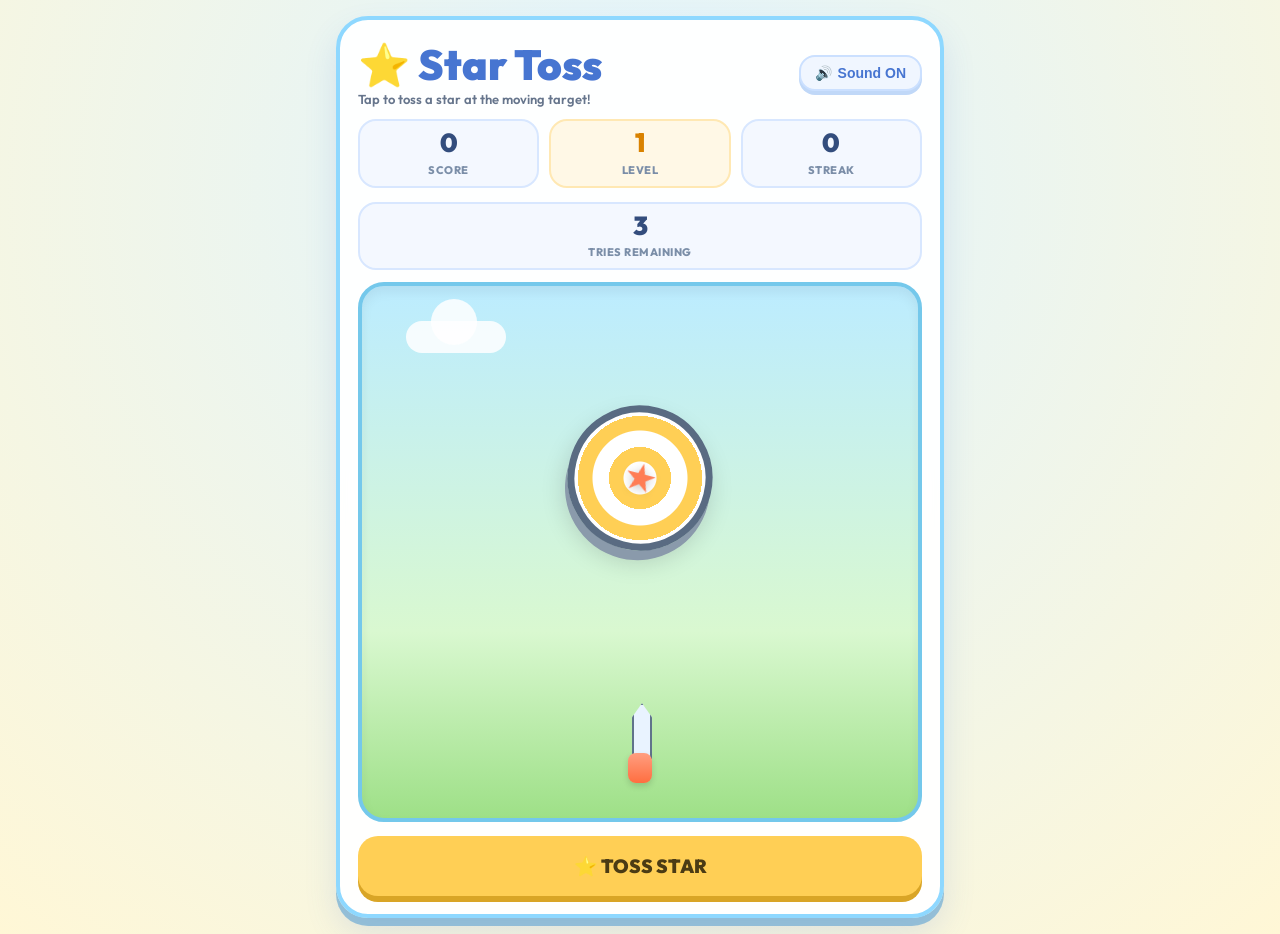
==== star_toss_kids_game.html @ 5b96fb93 "Add audio effects, background tones, leveling mechanics, and separate code into HTML, CSS, and JS fi" ====
<!DOCTYPE html>
<html lang="en">
<head>
  <meta charset="UTF-8">
  <meta name="viewport" content="width=device-width, initial-scale=1.0, maximum-scale=1.0, user-scalable=no">
  <title>Star Toss - Kids Arcade</title>
  <link rel="stylesheet" href="style.css">
</head>
<body>
  <main class="game">
    <section class="card" aria-label="Star Toss kids arcade game">
      <div class="header-top">
        <div class="title-group">
          <div class="title">⭐ Star Toss</div>
          <div class="subtitle">Tap to toss a star at the moving target!</div>
        </div>
        <button class="audio-btn" id="audioBtn" title="Toggle Sound">
          <span id="audioIcon">🔊</span>
          <span id="audioText">Sound ON</span>
        </button>
      </div>

      <div class="stats-grid">
        <div class="stat">
          <b id="score">0</b>
          <span>SCORE</span>
        </div>
        <div class="stat level-stat">
          <b id="level">1</b>
          <span>LEVEL</span>
        </div>
        <div class="stat">
          <b id="combo">0</b>
          <span>STREAK</span>
        </div>
      </div>

      <div class="stat" style="margin-bottom: 12px;">
        <b id="lives">3</b>
        <span>TRIES REMAINING</span>
      </div>

      <div class="arena" id="arena">
        <div class="cloud"></div>
        <div class="cloud two"></div>
        <div class="message" id="message">
          <h2>Ready? ⭐</h2>
          <p>Tap anywhere or press Space to toss!</p>
        </div>
        <div class="target" id="target" aria-label="Moving star target"></div>
        <div class="projectile" id="projectile"></div>
      </div>

      <div class="controls">
        <button class="btn throw-btn" id="throw">⭐ TOSS STAR</button>
        <button class="btn again-btn hidden" id="again">PLAY AGAIN 🚀</button>
      </div>
    </section>
  </main>

  <script src="script.js"></script>
</body>
</html>
---- style.css ----
@import url('https://fonts.googleapis.com/css2?family=Outfit:wght@400;600;800;900&display=swap');

* {
  box-sizing: border-box;
  -webkit-tap-highlight-color: transparent;
  user-select: none;
}

body {
  margin: 0;
  min-height: 100vh;
  font-family: 'Outfit', -apple-system, BlinkMacSystemFont, "Segoe UI", Roboto, sans-serif;
  background: radial-gradient(circle at 50% 20%, #e0f4ff 0%, #fff7d6 100%);
  display: flex;
  justify-content: center;
  align-items: center;
  color: #24324a;
  overflow-x: hidden;
}

.game {
  width: min(100%, 640px);
  min-height: 100vh;
  padding: 16px;
  display: flex;
  align-items: center;
}

.card {
  width: 100%;
  background: rgba(255, 255, 255, 0.95);
  backdrop-filter: blur(10px);
  border: 4px solid #8ed8ff;
  border-radius: 32px;
  padding: 18px;
  box-shadow: 0 16px 32px rgba(71, 117, 209, 0.15), 0 8px 0 #9bc6d8;
}

.header-top {
  display: flex;
  justify-content: space-between;
  align-items: center;
  margin-bottom: 12px;
}

.title-group {
  display: flex;
  flex-direction: column;
}

.title {
  font-size: clamp(26px, 7vw, 42px);
  font-weight: 900;
  color: #4775d1;
  text-shadow: 0 2px 0 rgba(255, 255, 255, 0.8);
  display: flex;
  align-items: center;
  gap: 8px;
}

.subtitle {
  font-size: 13px;
  font-weight: 600;
  color: #66758c;
}

.audio-btn {
  background: #f0f6ff;
  border: 2px solid #cbe0ff;
  border-radius: 16px;
  padding: 8px 14px;
  font-size: 14px;
  font-weight: 800;
  color: #4775d1;
  cursor: pointer;
  display: flex;
  align-items: center;
  gap: 6px;
  transition: all 0.2s ease;
  box-shadow: 0 4px 0 #c0d8f8;
}

.audio-btn:hover {
  transform: translateY(-1px);
  background: #e4f0ff;
}

.audio-btn:active {
  transform: translateY(2px);
  box-shadow: 0 1px 0 #c0d8f8;
}

.stats-grid {
  display: grid;
  grid-template-columns: repeat(3, 1fr);
  gap: 10px;
  margin-bottom: 14px;
}

.stat {
  background: #f4f8ff;
  border: 2px solid #d8e7ff;
  border-radius: 18px;
  padding: 8px 6px;
  text-align: center;
  transition: transform 0.15s ease;
}

.stat b {
  display: block;
  font-size: clamp(20px, 5vw, 26px);
  font-weight: 900;
  color: #334d7d;
  line-height: 1.1;
}

.stat span {
  font-size: 11px;
  font-weight: 800;
  color: #7b8ea8;
  letter-spacing: 0.5px;
}

.stat.level-stat {
  background: #fff8e6;
  border-color: #ffe8b3;
}
.stat.level-stat b {
  color: #d98200;
}

.arena {
  position: relative;
  overflow: hidden;
  height: min(65vh, 540px);
  min-height: 420px;
  border-radius: 26px;
  background: linear-gradient(180deg, #bcecff 0%, #d9f8d0 65%, #9ee087 100%);
  border: 4px solid #74c8eb;
  touch-action: none;
  box-shadow: inset 0 6px 12px rgba(0, 0, 0, 0.06);
}

.cloud {
  position: absolute;
  background: rgba(255, 255, 255, 0.85);
  border-radius: 50px;
  width: 100px;
  height: 32px;
  top: 35px;
  left: 8%;
  animation: floatCloud 14s infinite linear;
}

.cloud::after {
  content: '';
  position: absolute;
  width: 46px;
  height: 46px;
  border-radius: 50%;
  background: rgba(255, 255, 255, 0.85);
  left: 25px;
  top: -22px;
}

.cloud.two {
  top: 95px;
  left: auto;
  right: -20%;
  transform: scale(0.75);
  animation: floatCloud 20s infinite linear reverse;
}

@keyframes floatCloud {
  0% { transform: translateX(0); }
  50% { transform: translateX(30px); }
  100% { transform: translateX(0); }
}

.target {
  position: absolute;
  width: 145px;
  height: 145px;
  left: 50%;
  top: 36%;
  transform: translate(-50%, -50%);
  border-radius: 50%;
  background: repeating-radial-gradient(circle, #fff 0 16px, #ffcf55 17px 31px);
  border: 7px solid #596b82;
  box-shadow: 0 10px 0 #8a9aab, 0 12px 24px rgba(0,0,0,0.15);
  transition: border-color 0.3s ease;
}

.target::after {
  content: '★';
  position: absolute;
  left: 50%;
  top: 50%;
  transform: translate(-50%, -54%);
  font-size: 38px;
  color: #ff7d55;
  filter: drop-shadow(0 2px 4px rgba(0,0,0,0.2));
}

.projectile {
  position: absolute;
  width: 24px;
  height: 80px;
  left: 50%;
  bottom: 35px;
  transform: translateX(-50%);
  z-index: 5;
  transition: bottom 0.2s cubic-bezier(0.25, 0.9, 0.3, 1);
}

.projectile::before {
  content: '';
  position: absolute;
  top: 0;
  left: 4px;
  width: 16px;
  height: 52px;
  background: #e9f3ff;
  clip-path: polygon(50% 0, 100% 25%, 100% 100%, 0 100%, 0 25%);
  border: 2px solid #60738b;
}

.projectile::after {
  content: '';
  position: absolute;
  bottom: 0;
  left: 0;
  width: 24px;
  height: 30px;
  border-radius: 8px;
  background: linear-gradient(180deg, #ff9e80, #ff6e40);
  box-shadow: 0 3px 6px rgba(0,0,0,0.15);
}

.message {
  position: absolute;
  top: 20%;
  left: 50%;
  transform: translateX(-50%);
  text-align: center;
  width: 90%;
  z-index: 10;
  background: rgba(255, 255, 255, 0.92);
  padding: 16px 20px;
  border-radius: 20px;
  border: 3px solid #74c8eb;
  box-shadow: 0 10px 25px rgba(0,0,0,0.12);
  backdrop-filter: blur(4px);
}

.message h2 {
  font-size: clamp(24px, 6vw, 36px);
  margin: 0;
  color: #4775d1;
  font-weight: 900;
}

.message p {
  font-weight: 700;
  margin: 6px 0 0;
  color: #56667b;
  font-size: 15px;
}

.controls {
  display: flex;
  gap: 12px;
  margin-top: 14px;
}

button.btn {
  flex: 1;
  min-height: 60px;
  border: 0;
  border-radius: 20px;
  font-size: 19px;
  font-weight: 900;
  cursor: pointer;
  transition: all 0.15s ease;
  display: flex;
  align-items: center;
  justify-content: center;
  gap: 8px;
  font-family: inherit;
}

.throw-btn {
  background: #ffcf55;
  color: #4b3b14;
  box-shadow: 0 6px 0 #d9a526;
}

.throw-btn:hover {
  background: #ffd666;
}

.throw-btn:active {
  transform: translateY(3px);
  box-shadow: 0 3px 0 #d9a526;
}

.again-btn {
  background: #62d68d;
  color: #174229;
  box-shadow: 0 6px 0 #41a868;
}

.again-btn:hover {
  background: #73e09d;
}

.again-btn:active {
  transform: translateY(3px);
  box-shadow: 0 3px 0 #41a868;
}

.pop {
  position: absolute;
  font-size: 30px;
  font-weight: 900;
  color: #ff6e40;
  pointer-events: none;
  animation: popAnim 0.7s cubic-bezier(0.18, 0.89, 0.32, 1.28) forwards;
  z-index: 15;
  text-shadow: 0 2px 4px rgba(255,255,255,0.8);
}

.pop.level-up {
  color: #ff9800;
  font-size: 36px;
}

@keyframes popAnim {
  0% { opacity: 1; transform: translate(-50%, -50%) scale(0.5); }
  60% { opacity: 1; transform: translate(-50%, -80px) scale(1.2); }
  100% { opacity: 0; transform: translate(-50%, -120px) scale(1.0); }
}

.flash {
  animation: flashAnim 0.2s ease-out;
}

@keyframes flashAnim {
  0% { filter: brightness(1.8) drop-shadow(0 0 15px #ffe082); transform: translate(-50%, -50%) scale(1.08); }
  100% { filter: brightness(1) scale(1); }
}

.hidden {
  display: none !important;
}

@media (max-width: 420px) {
  .card {
    padding: 12px;
    border-radius: 24px;
  }
  .arena {
    min-height: 380px;
  }
  .target {
    width: 120px;
    height: 120px;
  }
  button.btn {
    min-height: 54px;
    font-size: 17px;
  }
}
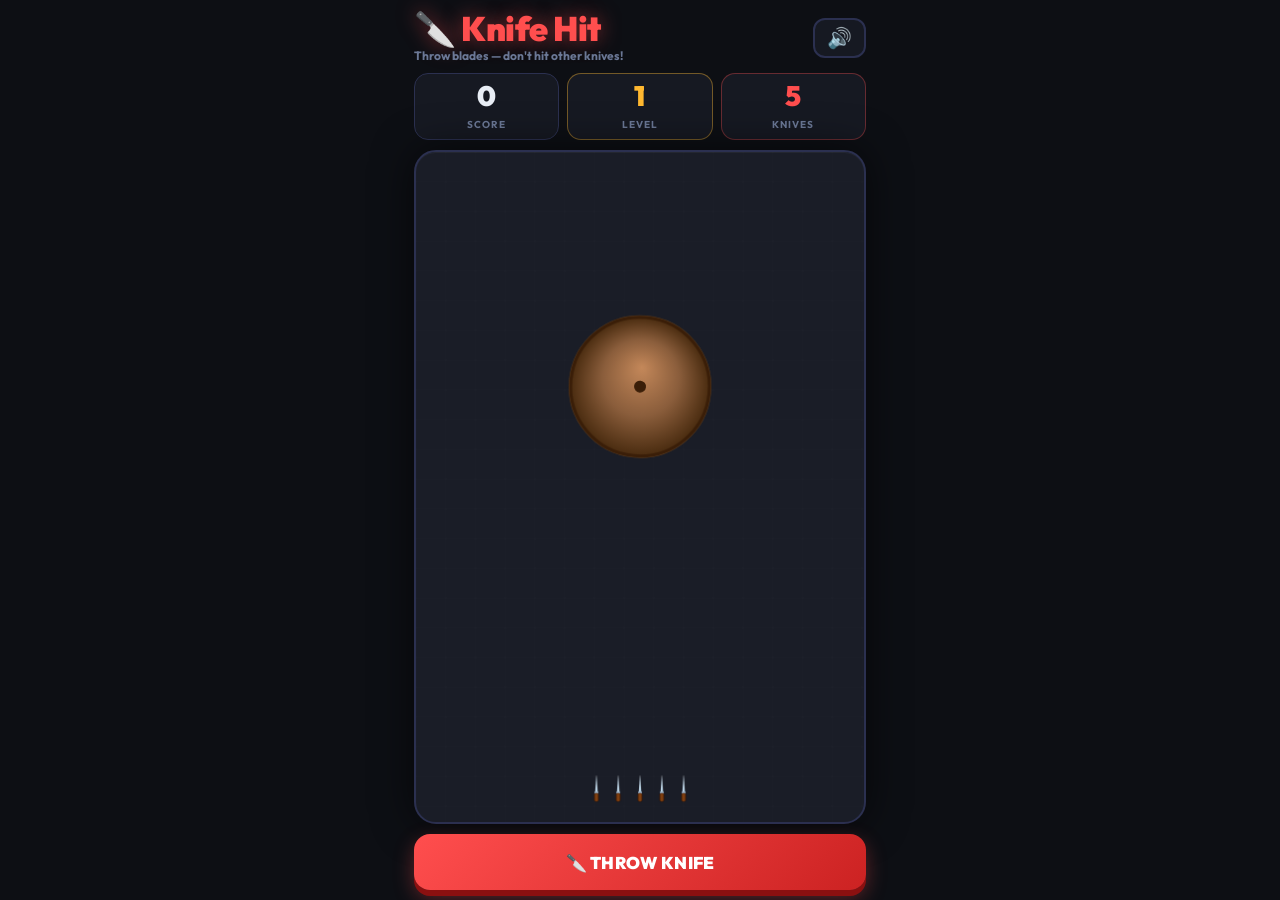
==== commit e40bafd4: "Redesign: Star Toss → Knife Hit — canvas game, knife mechanics, audio effects, dark theme" ====
--- a/star_toss_kids_game.html
+++ b/star_toss_kids_game.html
@@ -3,61 +3,46 @@
 <head>
   <meta charset="UTF-8">
   <meta name="viewport" content="width=device-width, initial-scale=1.0, maximum-scale=1.0, user-scalable=no">
-  <title>Star Toss - Kids Arcade</title>
+  <title>Knife Hit - Blade Thrower</title>
+  <meta name="description" content="Throw knives at the spinning log without hitting other knives. How many can you land?">
+  <link rel="preconnect" href="https://fonts.googleapis.com">
   <link rel="stylesheet" href="style.css">
 </head>
 <body>
-  <main class="game">
-    <section class="card" aria-label="Star Toss kids arcade game">
-      <div class="header-top">
-        <div class="title-group">
-          <div class="title">⭐ Star Toss</div>
-          <div class="subtitle">Tap to toss a star at the moving target!</div>
-        </div>
-        <button class="audio-btn" id="audioBtn" title="Toggle Sound">
-          <span id="audioIcon">🔊</span>
-          <span id="audioText">Sound ON</span>
-        </button>
+  <main class="game" id="gameRoot">
+    <header class="header-bar">
+      <div class="title-group">
+        <div class="title">🔪 Knife Hit</div>
+        <div class="subtitle">Throw blades — don't hit other knives!</div>
       </div>
-
-      <div class="stats-grid">
-        <div class="stat">
-          <b id="score">0</b>
-          <span>SCORE</span>
-        </div>
-        <div class="stat level-stat">
-          <b id="level">1</b>
-          <span>LEVEL</span>
-        </div>
-        <div class="stat">
-          <b id="combo">0</b>
-          <span>STREAK</span>
-        </div>
+      <button class="audio-btn" id="audioBtn" title="Toggle Sound" aria-label="Toggle Sound">
+        <span id="audioIcon">🔊</span>
+      </button>
+    </header>
+    <div class="stats-grid">
+      <div class="stat">
+        <b id="score">0</b>
+        <span>SCORE</span>
       </div>
-
-      <div class="stat" style="margin-bottom: 12px;">
-        <b id="lives">3</b>
-        <span>TRIES REMAINING</span>
+      <div class="stat level-stat">
+        <b id="level">1</b>
+        <span>LEVEL</span>
       </div>
-
-      <div class="arena" id="arena">
-        <div class="cloud"></div>
-        <div class="cloud two"></div>
-        <div class="message" id="message">
-          <h2>Ready? ⭐</h2>
-          <p>Tap anywhere or press Space to toss!</p>
-        </div>
-        <div class="target" id="target" aria-label="Moving star target"></div>
-        <div class="projectile" id="projectile"></div>
+      <div class="stat knives-stat">
+        <b id="knivesLeft">5</b>
+        <span>KNIVES</span>
       </div>
-
-      <div class="controls">
-        <button class="btn throw-btn" id="throw">⭐ TOSS STAR</button>
-        <button class="btn again-btn hidden" id="again">PLAY AGAIN 🚀</button>
-      </div>
-    </section>
+    </div>
+    <canvas id="arena" aria-label="Knife Hit game arena"></canvas>
+    <div class="message hidden" id="message">
+      <h2 id="msgTitle">Ready? 🔪</h2>
+      <p id="msgBody">Tap or press Space to throw!</p>
+      <button class="btn again-btn hidden" id="again">PLAY AGAIN ⚔️</button>
+    </div>
+    <div class="controls">
+      <button class="btn throw-btn" id="throw">🔪 THROW KNIFE</button>
+    </div>
   </main>
-
   <script src="script.js"></script>
 </body>
 </html>
--- a/style.css
+++ b/style.css
@@ -1,373 +1,233 @@
-@import url('https://fonts.googleapis.com/css2?family=Outfit:wght@400;600;800;900&display=swap');
-
-* {
+@import url('https://fonts.googleapis.com/css2?family=Outfit:wght@400;700;900&display=swap');
+
+*, *::before, *::after {
   box-sizing: border-box;
   -webkit-tap-highlight-color: transparent;
   user-select: none;
 }
 
-body {
+:root {
+  --bg-dark:   #0d0f14;
+  --bg-card:   #161922;
+  --bg-arena:  #1a1d27;
+  --accent:    #ff4e4e;
+  --accent2:   #ffb830;
+  --gold:      #ffd700;
+  --silver:    #c0cfe4;
+  --text:      #e8edf5;
+  --muted:     #6b7896;
+  --border:    #2b3050;
+  --log-brown: #8B5E3C;
+  --log-light: #A8724A;
+  --log-dark:  #5C3D20;
+  --knife-blade: #d4e4f7;
+  --knife-edge:  #a0c0e0;
+  --knife-handle:#8B4513;
+}
+
+html, body {
   margin: 0;
-  min-height: 100vh;
-  font-family: 'Outfit', -apple-system, BlinkMacSystemFont, "Segoe UI", Roboto, sans-serif;
-  background: radial-gradient(circle at 50% 20%, #e0f4ff 0%, #fff7d6 100%);
-  display: flex;
-  justify-content: center;
+  padding: 0;
+  height: 100%;
+  background: var(--bg-dark);
+  font-family: 'Outfit', system-ui, sans-serif;
+  color: var(--text);
+  overflow: hidden;
+}
+
+.game {
+  display: flex;
+  flex-direction: column;
   align-items: center;
-  color: #24324a;
-  overflow-x: hidden;
-}
-
-.game {
-  width: min(100%, 640px);
-  min-height: 100vh;
-  padding: 16px;
-  display: flex;
-  align-items: center;
-}
-
-.card {
-  width: 100%;
-  background: rgba(255, 255, 255, 0.95);
-  backdrop-filter: blur(10px);
-  border: 4px solid #8ed8ff;
-  border-radius: 32px;
-  padding: 18px;
-  box-shadow: 0 16px 32px rgba(71, 117, 209, 0.15), 0 8px 0 #9bc6d8;
-}
-
-.header-top {
+  width: 100%;
+  max-width: 480px;
+  height: 100dvh;
+  margin: 0 auto;
+  padding: 12px 14px 10px;
+  gap: 10px;
+  position: relative;
+}
+
+/* ── Header ─────────────────────────────── */
+.header-bar {
+  width: 100%;
   display: flex;
   justify-content: space-between;
   align-items: center;
-  margin-bottom: 12px;
-}
-
-.title-group {
-  display: flex;
-  flex-direction: column;
-}
+  flex-shrink: 0;
+}
+
+.title-group { display: flex; flex-direction: column; }
 
 .title {
-  font-size: clamp(26px, 7vw, 42px);
-  font-weight: 900;
-  color: #4775d1;
-  text-shadow: 0 2px 0 rgba(255, 255, 255, 0.8);
-  display: flex;
-  align-items: center;
-  gap: 8px;
+  font-size: clamp(22px, 6vw, 34px);
+  font-weight: 900;
+  color: var(--accent);
+  letter-spacing: -0.5px;
+  text-shadow: 0 0 20px rgba(255,78,78,0.5);
+  line-height: 1;
 }
 
 .subtitle {
-  font-size: 13px;
-  font-weight: 600;
-  color: #66758c;
+  font-size: 12px;
+  font-weight: 700;
+  color: var(--muted);
+  margin-top: 2px;
 }
 
 .audio-btn {
-  background: #f0f6ff;
-  border: 2px solid #cbe0ff;
-  border-radius: 16px;
-  padding: 8px 14px;
-  font-size: 14px;
-  font-weight: 800;
-  color: #4775d1;
+  background: var(--bg-card);
+  border: 2px solid var(--border);
+  border-radius: 12px;
+  padding: 8px 12px;
+  font-size: 20px;
   cursor: pointer;
-  display: flex;
-  align-items: center;
-  gap: 6px;
-  transition: all 0.2s ease;
-  box-shadow: 0 4px 0 #c0d8f8;
-}
-
-.audio-btn:hover {
-  transform: translateY(-1px);
-  background: #e4f0ff;
-}
-
-.audio-btn:active {
-  transform: translateY(2px);
-  box-shadow: 0 1px 0 #c0d8f8;
-}
-
+  color: var(--text);
+  transition: all 0.15s;
+  line-height: 1;
+  flex-shrink: 0;
+}
+.audio-btn:hover { border-color: var(--accent); transform: scale(1.05); }
+.audio-btn:active { transform: scale(0.95); }
+
+/* ── Stats ───────────────────────────────── */
 .stats-grid {
   display: grid;
   grid-template-columns: repeat(3, 1fr);
-  gap: 10px;
-  margin-bottom: 14px;
+  gap: 8px;
+  width: 100%;
+  flex-shrink: 0;
 }
 
 .stat {
-  background: #f4f8ff;
-  border: 2px solid #d8e7ff;
-  border-radius: 18px;
-  padding: 8px 6px;
+  background: var(--bg-card);
+  border: 1.5px solid var(--border);
+  border-radius: 14px;
+  padding: 7px 4px;
   text-align: center;
-  transition: transform 0.15s ease;
 }
 
 .stat b {
   display: block;
-  font-size: clamp(20px, 5vw, 26px);
-  font-weight: 900;
-  color: #334d7d;
+  font-size: clamp(20px, 5vw, 28px);
+  font-weight: 900;
+  color: var(--text);
   line-height: 1.1;
+  transition: transform 0.1s;
 }
 
 .stat span {
-  font-size: 11px;
-  font-weight: 800;
-  color: #7b8ea8;
-  letter-spacing: 0.5px;
-}
-
-.stat.level-stat {
-  background: #fff8e6;
-  border-color: #ffe8b3;
-}
-.stat.level-stat b {
-  color: #d98200;
-}
-
-.arena {
-  position: relative;
-  overflow: hidden;
-  height: min(65vh, 540px);
-  min-height: 420px;
-  border-radius: 26px;
-  background: linear-gradient(180deg, #bcecff 0%, #d9f8d0 65%, #9ee087 100%);
-  border: 4px solid #74c8eb;
+  font-size: 10px;
+  font-weight: 700;
+  color: var(--muted);
+  letter-spacing: 1px;
+  text-transform: uppercase;
+}
+
+.level-stat { border-color: rgba(255,184,48,0.4); }
+.level-stat b { color: var(--accent2); }
+
+.knives-stat { border-color: rgba(255,78,78,0.35); }
+.knives-stat b { color: var(--accent); }
+
+/* ── Canvas Arena ────────────────────────── */
+#arena {
+  width: 100%;
+  flex: 1;
+  border-radius: 22px;
+  border: 2px solid var(--border);
+  background: var(--bg-arena);
+  display: block;
+  cursor: crosshair;
+  box-shadow: 0 0 40px rgba(0,0,0,0.6), inset 0 1px 0 rgba(255,255,255,0.04);
   touch-action: none;
-  box-shadow: inset 0 6px 12px rgba(0, 0, 0, 0.06);
-}
-
-.cloud {
-  position: absolute;
-  background: rgba(255, 255, 255, 0.85);
-  border-radius: 50px;
-  width: 100px;
-  height: 32px;
-  top: 35px;
-  left: 8%;
-  animation: floatCloud 14s infinite linear;
-}
-
-.cloud::after {
-  content: '';
-  position: absolute;
-  width: 46px;
-  height: 46px;
-  border-radius: 50%;
-  background: rgba(255, 255, 255, 0.85);
-  left: 25px;
-  top: -22px;
-}
-
-.cloud.two {
-  top: 95px;
-  left: auto;
-  right: -20%;
-  transform: scale(0.75);
-  animation: floatCloud 20s infinite linear reverse;
-}
-
-@keyframes floatCloud {
-  0% { transform: translateX(0); }
-  50% { transform: translateX(30px); }
-  100% { transform: translateX(0); }
-}
-
-.target {
-  position: absolute;
-  width: 145px;
-  height: 145px;
-  left: 50%;
-  top: 36%;
-  transform: translate(-50%, -50%);
-  border-radius: 50%;
-  background: repeating-radial-gradient(circle, #fff 0 16px, #ffcf55 17px 31px);
-  border: 7px solid #596b82;
-  box-shadow: 0 10px 0 #8a9aab, 0 12px 24px rgba(0,0,0,0.15);
-  transition: border-color 0.3s ease;
-}
-
-.target::after {
-  content: '★';
-  position: absolute;
-  left: 50%;
-  top: 50%;
-  transform: translate(-50%, -54%);
-  font-size: 38px;
-  color: #ff7d55;
-  filter: drop-shadow(0 2px 4px rgba(0,0,0,0.2));
-}
-
-.projectile {
-  position: absolute;
-  width: 24px;
-  height: 80px;
-  left: 50%;
-  bottom: 35px;
-  transform: translateX(-50%);
-  z-index: 5;
-  transition: bottom 0.2s cubic-bezier(0.25, 0.9, 0.3, 1);
-}
-
-.projectile::before {
-  content: '';
-  position: absolute;
-  top: 0;
-  left: 4px;
-  width: 16px;
-  height: 52px;
-  background: #e9f3ff;
-  clip-path: polygon(50% 0, 100% 25%, 100% 100%, 0 100%, 0 25%);
-  border: 2px solid #60738b;
-}
-
-.projectile::after {
-  content: '';
-  position: absolute;
-  bottom: 0;
-  left: 0;
-  width: 24px;
-  height: 30px;
-  border-radius: 8px;
-  background: linear-gradient(180deg, #ff9e80, #ff6e40);
-  box-shadow: 0 3px 6px rgba(0,0,0,0.15);
-}
-
+  min-height: 0;
+}
+
+/* ── Overlay Message ─────────────────────── */
 .message {
   position: absolute;
-  top: 20%;
+  top: 50%;
   left: 50%;
-  transform: translateX(-50%);
+  transform: translate(-50%, -50%);
+  z-index: 20;
+  background: rgba(13,15,20,0.92);
+  border: 2px solid var(--border);
+  border-radius: 20px;
+  padding: 24px 28px;
   text-align: center;
-  width: 90%;
-  z-index: 10;
-  background: rgba(255, 255, 255, 0.92);
-  padding: 16px 20px;
-  border-radius: 20px;
-  border: 3px solid #74c8eb;
-  box-shadow: 0 10px 25px rgba(0,0,0,0.12);
-  backdrop-filter: blur(4px);
+  min-width: 220px;
+  backdrop-filter: blur(8px);
+  box-shadow: 0 20px 60px rgba(0,0,0,0.8);
 }
 
 .message h2 {
-  font-size: clamp(24px, 6vw, 36px);
-  margin: 0;
-  color: #4775d1;
-  font-weight: 900;
+  font-size: clamp(22px, 6vw, 32px);
+  font-weight: 900;
+  color: var(--accent);
+  margin: 0 0 8px;
+  text-shadow: 0 0 20px rgba(255,78,78,0.4);
 }
 
 .message p {
+  font-size: 14px;
   font-weight: 700;
-  margin: 6px 0 0;
-  color: #56667b;
-  font-size: 15px;
-}
-
+  color: var(--muted);
+  margin: 0 0 18px;
+}
+
+/* ── Buttons ─────────────────────────────── */
 .controls {
-  display: flex;
-  gap: 12px;
-  margin-top: 14px;
-}
-
-button.btn {
+  width: 100%;
+  display: flex;
+  gap: 10px;
+  flex-shrink: 0;
+}
+
+.btn {
   flex: 1;
-  min-height: 60px;
+  min-height: 56px;
   border: 0;
-  border-radius: 20px;
-  font-size: 19px;
+  border-radius: 16px;
+  font-size: 17px;
   font-weight: 900;
   cursor: pointer;
-  transition: all 0.15s ease;
   display: flex;
   align-items: center;
   justify-content: center;
   gap: 8px;
   font-family: inherit;
+  transition: all 0.12s;
+  letter-spacing: 0.3px;
 }
 
 .throw-btn {
-  background: #ffcf55;
-  color: #4b3b14;
-  box-shadow: 0 6px 0 #d9a526;
-}
-
-.throw-btn:hover {
-  background: #ffd666;
-}
-
-.throw-btn:active {
-  transform: translateY(3px);
-  box-shadow: 0 3px 0 #d9a526;
-}
+  background: linear-gradient(135deg, #ff4e4e 0%, #cc2222 100%);
+  color: #fff;
+  box-shadow: 0 6px 0 #8b1010, 0 8px 20px rgba(255,78,78,0.35);
+}
+.throw-btn:hover { background: linear-gradient(135deg, #ff6666 0%, #dd3333 100%); }
+.throw-btn:active { transform: translateY(4px); box-shadow: 0 2px 0 #8b1010; }
 
 .again-btn {
-  background: #62d68d;
-  color: #174229;
-  box-shadow: 0 6px 0 #41a868;
-}
-
-.again-btn:hover {
-  background: #73e09d;
-}
-
-.again-btn:active {
-  transform: translateY(3px);
-  box-shadow: 0 3px 0 #41a868;
-}
-
-.pop {
-  position: absolute;
-  font-size: 30px;
-  font-weight: 900;
-  color: #ff6e40;
-  pointer-events: none;
-  animation: popAnim 0.7s cubic-bezier(0.18, 0.89, 0.32, 1.28) forwards;
-  z-index: 15;
-  text-shadow: 0 2px 4px rgba(255,255,255,0.8);
-}
-
-.pop.level-up {
-  color: #ff9800;
-  font-size: 36px;
-}
-
-@keyframes popAnim {
-  0% { opacity: 1; transform: translate(-50%, -50%) scale(0.5); }
-  60% { opacity: 1; transform: translate(-50%, -80px) scale(1.2); }
-  100% { opacity: 0; transform: translate(-50%, -120px) scale(1.0); }
-}
-
-.flash {
-  animation: flashAnim 0.2s ease-out;
-}
-
-@keyframes flashAnim {
-  0% { filter: brightness(1.8) drop-shadow(0 0 15px #ffe082); transform: translate(-50%, -50%) scale(1.08); }
-  100% { filter: brightness(1) scale(1); }
-}
-
-.hidden {
-  display: none !important;
-}
-
-@media (max-width: 420px) {
-  .card {
-    padding: 12px;
-    border-radius: 24px;
-  }
-  .arena {
-    min-height: 380px;
-  }
-  .target {
-    width: 120px;
-    height: 120px;
-  }
-  button.btn {
-    min-height: 54px;
-    font-size: 17px;
-  }
-}
+  background: linear-gradient(135deg, #ffb830 0%, #dd8f00 100%);
+  color: #1a0d00;
+  box-shadow: 0 6px 0 #996000, 0 8px 20px rgba(255,184,48,0.3);
+  margin-top: 4px;
+  width: 100%;
+}
+.again-btn:hover { background: linear-gradient(135deg, #ffc848 0%, #eea000 100%); }
+.again-btn:active { transform: translateY(3px); box-shadow: 0 2px 0 #996000; }
+
+.hidden { display: none !important; }
+
+/* ── Responsive ──────────────────────────── */
+@media (max-height: 650px) {
+  .subtitle { display: none; }
+  .game { padding: 8px 10px 8px; gap: 6px; }
+  .btn { min-height: 48px; font-size: 15px; }
+}
+
+@media (prefers-reduced-motion: reduce) {
+  * { animation-duration: 0.01ms !important; transition-duration: 0.01ms !important; }
+}
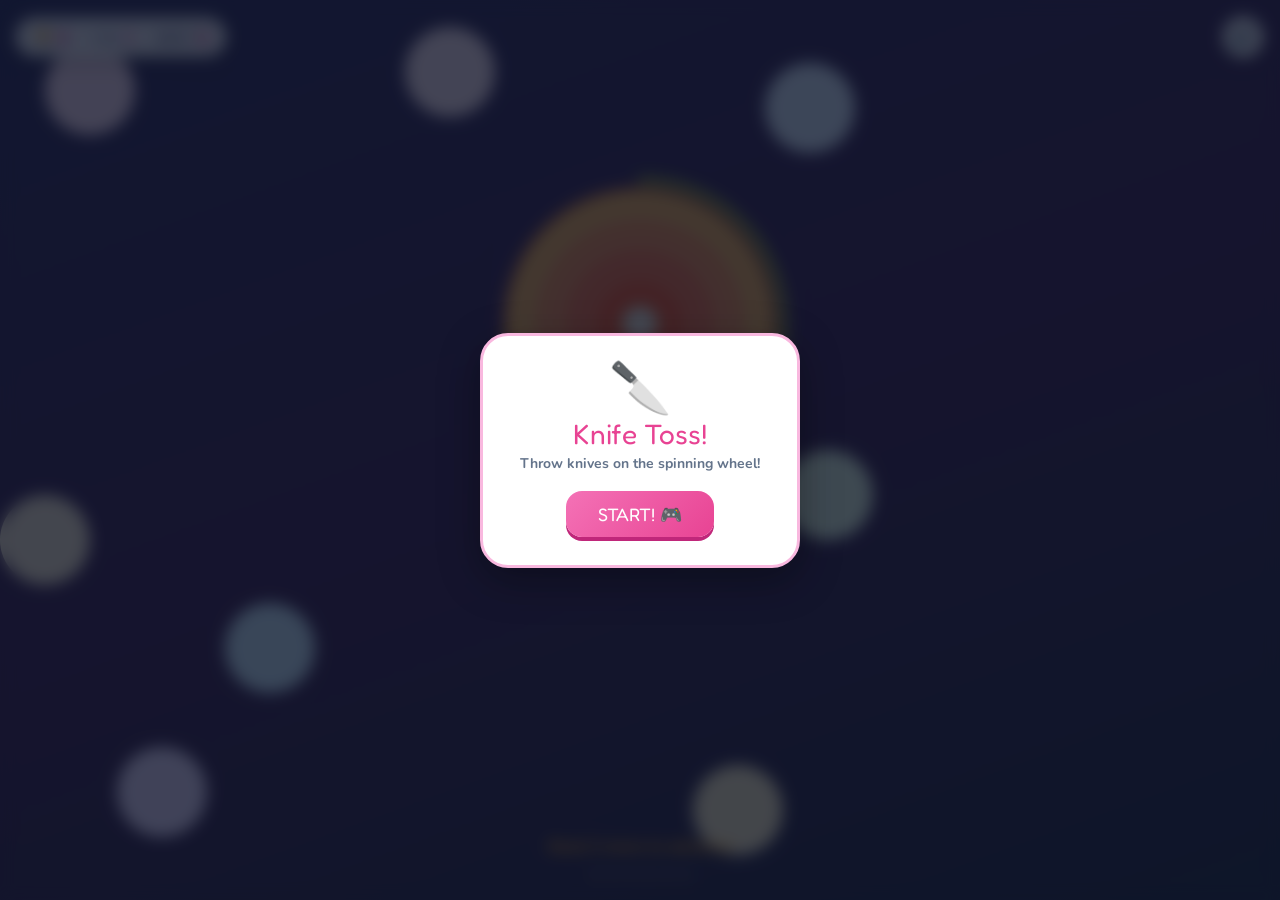
==== commit 4a552b43: "Convert playfield to edge-to-edge fullscreen canvas with minimalist floating score HUD pill" ====
--- a/star_toss_kids_game.html
+++ b/star_toss_kids_game.html
@@ -6,43 +6,41 @@
   <title>Knife Hit - Blade Thrower</title>
   <meta name="description" content="Throw knives at the spinning log without hitting other knives. How many can you land?">
   <link rel="preconnect" href="https://fonts.googleapis.com">
+  <link href="https://fonts.googleapis.com/css2?family=Fredoka+One&family=Nunito:wght@700;900&display=swap" rel="stylesheet">
   <link rel="stylesheet" href="style.css">
 </head>
 <body>
-  <main class="game" id="gameRoot">
-    <header class="header-bar">
-      <div class="title-group">
-        <div class="title">🔪 Knife Hit</div>
-        <div class="subtitle">Throw blades — don't hit other knives!</div>
-      </div>
-      <button class="audio-btn" id="audioBtn" title="Toggle Sound" aria-label="Toggle Sound">
-        <span id="audioIcon">🔊</span>
-      </button>
-    </header>
-    <div class="stats-grid">
-      <div class="stat">
-        <b id="score">0</b>
-        <span>SCORE</span>
-      </div>
-      <div class="stat level-stat">
-        <b id="level">1</b>
-        <span>LEVEL</span>
-      </div>
-      <div class="stat knives-stat">
-        <b id="knivesLeft">5</b>
-        <span>KNIVES</span>
-      </div>
+
+  <!-- Fullscreen Game Canvas -->
+  <canvas id="arena"></canvas>
+
+  <!-- Minimalist Floating Top HUD Pill for Points -->
+  <div class="hud-bar">
+    <div class="score-pill">
+      <span class="pill-item">🏆 <b id="score">0</b></span>
+      <span class="pill-divider"></span>
+      <span class="pill-item">LVL <b id="level">1</b></span>
+      <span class="pill-divider"></span>
+      <span class="pill-item">BEST <b id="best">0</b></span>
     </div>
-    <canvas id="arena" aria-label="Knife Hit game arena"></canvas>
-    <div class="message hidden" id="message">
-      <h2 id="msgTitle">Ready? 🔪</h2>
-      <p id="msgBody">Tap or press Space to throw!</p>
-      <button class="btn again-btn hidden" id="again">PLAY AGAIN ⚔️</button>
+    <button class="audio-btn" id="audioBtn" title="Toggle Sound" aria-label="Toggle Sound">
+      <span id="audioIcon">🔊</span>
+    </button>
+  </div>
+
+  <!-- Message Overlay (Start / Level Advance / Game Over) -->
+  <div class="overlay hidden" id="overlay">
+    <div class="overlay-box">
+      <div class="overlay-emoji" id="overlayEmoji">🔪</div>
+      <div class="overlay-title" id="overlayTitle">Knife Hit!</div>
+      <div class="overlay-sub"  id="overlaySub">Throw blades — don't hit other knives!</div>
+      <button class="play-btn" id="playBtn">START! 🎮</button>
     </div>
-    <div class="controls">
-      <button class="btn throw-btn" id="throw">🔪 THROW KNIFE</button>
-    </div>
-  </main>
+  </div>
+
+  <!-- Tiny Floating Throw Button at Bottom -->
+  <button class="throw-btn" id="throwBtn">🔪 THROW</button>
+
   <script src="script.js"></script>
 </body>
 </html>
--- a/style.css
+++ b/style.css
@@ -1,4 +1,4 @@
-@import url('https://fonts.googleapis.com/css2?family=Outfit:wght@400;700;900&display=swap');
+@import url('https://fonts.googleapis.com/css2?family=Fredoka+One&family=Nunito:wght@700;900&display=swap');
 
 *, *::before, *::after {
   box-sizing: border-box;
@@ -6,228 +6,170 @@
   user-select: none;
 }
 
-:root {
-  --bg-dark:   #0d0f14;
-  --bg-card:   #161922;
-  --bg-arena:  #1a1d27;
-  --accent:    #ff4e4e;
-  --accent2:   #ffb830;
-  --gold:      #ffd700;
-  --silver:    #c0cfe4;
-  --text:      #e8edf5;
-  --muted:     #6b7896;
-  --border:    #2b3050;
-  --log-brown: #8B5E3C;
-  --log-light: #A8724A;
-  --log-dark:  #5C3D20;
-  --knife-blade: #d4e4f7;
-  --knife-edge:  #a0c0e0;
-  --knife-handle:#8B4513;
-}
-
 html, body {
   margin: 0;
   padding: 0;
+  width: 100%;
   height: 100%;
-  background: var(--bg-dark);
-  font-family: 'Outfit', system-ui, sans-serif;
-  color: var(--text);
+  height: 100dvh;
   overflow: hidden;
+  background: #0f172a;
+  font-family: 'Nunito', 'Fredoka One', sans-serif;
 }
 
-.game {
-  display: flex;
-  flex-direction: column;
-  align-items: center;
-  width: 100%;
-  max-width: 480px;
+/* ── Fullscreen Playfield Canvas ──────────── */
+#arena {
+  position: absolute;
+  inset: 0;
+  width: 100vw;
   height: 100dvh;
-  margin: 0 auto;
-  padding: 12px 14px 10px;
-  gap: 10px;
-  position: relative;
+  display: block;
+  touch-action: none;
+  background: linear-gradient(160deg, #1e1b4b 0%, #31103f 50%, #0f172a 100%);
 }
 
-/* ── Header ─────────────────────────────── */
-.header-bar {
-  width: 100%;
+/* ── Minimalist Floating Top HUD Pill for Points ── */
+.hud-bar {
+  position: absolute;
+  top: 16px;
+  left: 16px;
+  right: 16px;
   display: flex;
+  align-items: center;
   justify-content: space-between;
-  align-items: center;
-  flex-shrink: 0;
+  z-index: 10;
+  pointer-events: none;
 }
 
-.title-group { display: flex; flex-direction: column; }
-
-.title {
-  font-size: clamp(22px, 6vw, 34px);
-  font-weight: 900;
-  color: var(--accent);
-  letter-spacing: -0.5px;
-  text-shadow: 0 0 20px rgba(255,78,78,0.5);
-  line-height: 1;
+.score-pill {
+  pointer-events: auto;
+  display: inline-flex;
+  align-items: center;
+  gap: 12px;
+  background: rgba(255, 255, 255, 0.92);
+  backdrop-filter: blur(10px);
+  padding: 8px 18px;
+  border-radius: 50px;
+  box-shadow: 0 4px 20px rgba(0, 0, 0, 0.3), 0 0 0 2px rgba(255, 255, 255, 0.35);
+  font-family: 'Fredoka One', cursive;
+  font-size: 15px;
+  color: #1e1b4b;
 }
 
-.subtitle {
-  font-size: 12px;
-  font-weight: 700;
-  color: var(--muted);
-  margin-top: 2px;
+.pill-item {
+  display: flex;
+  align-items: center;
+  gap: 5px;
+}
+
+.pill-item b {
+  color: #e84393;
+  font-size: 18px;
+}
+
+.pill-divider {
+  width: 1px;
+  height: 16px;
+  background: rgba(0, 0, 0, 0.15);
 }
 
 .audio-btn {
-  background: var(--bg-card);
-  border: 2px solid var(--border);
-  border-radius: 12px;
-  padding: 8px 12px;
-  font-size: 20px;
-  cursor: pointer;
-  color: var(--text);
-  transition: all 0.15s;
-  line-height: 1;
-  flex-shrink: 0;
-}
-.audio-btn:hover { border-color: var(--accent); transform: scale(1.05); }
-.audio-btn:active { transform: scale(0.95); }
-
-/* ── Stats ───────────────────────────────── */
-.stats-grid {
-  display: grid;
-  grid-template-columns: repeat(3, 1fr);
-  gap: 8px;
-  width: 100%;
-  flex-shrink: 0;
-}
-
-.stat {
-  background: var(--bg-card);
-  border: 1.5px solid var(--border);
-  border-radius: 14px;
-  padding: 7px 4px;
-  text-align: center;
-}
-
-.stat b {
-  display: block;
-  font-size: clamp(20px, 5vw, 28px);
-  font-weight: 900;
-  color: var(--text);
-  line-height: 1.1;
-  transition: transform 0.1s;
-}
-
-.stat span {
-  font-size: 10px;
-  font-weight: 700;
-  color: var(--muted);
-  letter-spacing: 1px;
-  text-transform: uppercase;
-}
-
-.level-stat { border-color: rgba(255,184,48,0.4); }
-.level-stat b { color: var(--accent2); }
-
-.knives-stat { border-color: rgba(255,78,78,0.35); }
-.knives-stat b { color: var(--accent); }
-
-/* ── Canvas Arena ────────────────────────── */
-#arena {
-  width: 100%;
-  flex: 1;
-  border-radius: 22px;
-  border: 2px solid var(--border);
-  background: var(--bg-arena);
-  display: block;
-  cursor: crosshair;
-  box-shadow: 0 0 40px rgba(0,0,0,0.6), inset 0 1px 0 rgba(255,255,255,0.04);
-  touch-action: none;
-  min-height: 0;
-}
-
-/* ── Overlay Message ─────────────────────── */
-.message {
-  position: absolute;
-  top: 50%;
-  left: 50%;
-  transform: translate(-50%, -50%);
-  z-index: 20;
-  background: rgba(13,15,20,0.92);
-  border: 2px solid var(--border);
-  border-radius: 20px;
-  padding: 24px 28px;
-  text-align: center;
-  min-width: 220px;
-  backdrop-filter: blur(8px);
-  box-shadow: 0 20px 60px rgba(0,0,0,0.8);
-}
-
-.message h2 {
-  font-size: clamp(22px, 6vw, 32px);
-  font-weight: 900;
-  color: var(--accent);
-  margin: 0 0 8px;
-  text-shadow: 0 0 20px rgba(255,78,78,0.4);
-}
-
-.message p {
-  font-size: 14px;
-  font-weight: 700;
-  color: var(--muted);
-  margin: 0 0 18px;
-}
-
-/* ── Buttons ─────────────────────────────── */
-.controls {
-  width: 100%;
-  display: flex;
-  gap: 10px;
-  flex-shrink: 0;
-}
-
-.btn {
-  flex: 1;
-  min-height: 56px;
-  border: 0;
-  border-radius: 16px;
-  font-size: 17px;
-  font-weight: 900;
+  pointer-events: auto;
+  width: 42px;
+  height: 42px;
+  border-radius: 50%;
+  border: none;
+  background: rgba(255, 255, 255, 0.92);
+  backdrop-filter: blur(10px);
+  box-shadow: 0 4px 16px rgba(0, 0, 0, 0.25);
   cursor: pointer;
   display: flex;
   align-items: center;
   justify-content: center;
-  gap: 8px;
-  font-family: inherit;
-  transition: all 0.12s;
-  letter-spacing: 0.3px;
+  font-size: 18px;
+  transition: transform 0.15s;
+}
+.audio-btn:active { transform: scale(0.92); }
+
+/* ── Tiny Floating Throw Button (Bottom Center) ── */
+.throw-btn {
+  position: absolute;
+  bottom: 22px;
+  left: 50%;
+  transform: translateX(-50%);
+  z-index: 10;
+  padding: 10px 28px;
+  min-height: 44px;
+  border: none;
+  border-radius: 50px;
+  background: linear-gradient(135deg, #f472b6 0%, #e84393 100%);
+  color: #fff;
+  font-family: 'Fredoka One', cursive;
+  font-size: 16px;
+  letter-spacing: 0.5px;
+  cursor: pointer;
+  box-shadow: 0 4px 18px rgba(232, 67, 147, 0.4), 0 3px 0 #c0277a;
+  transition: transform 0.1s, box-shadow 0.1s;
+}
+.throw-btn:active { transform: translateX(-50%) translateY(2px); box-shadow: 0 1px 0 #c0277a; }
+
+/* ── Message Overlay ───────────────────── */
+.overlay {
+  position: absolute;
+  inset: 0;
+  background: rgba(15, 23, 42, 0.78);
+  backdrop-filter: blur(8px);
+  display: flex;
+  align-items: center;
+  justify-content: center;
+  z-index: 20;
 }
 
-.throw-btn {
-  background: linear-gradient(135deg, #ff4e4e 0%, #cc2222 100%);
+.overlay-box {
+  text-align: center;
+  padding: 28px 24px;
+  background: #ffffff;
+  border-radius: 28px;
+  border: 3px solid #f9b8df;
+  box-shadow: 0 12px 40px rgba(0, 0, 0, 0.35);
+  max-width: 320px;
+  width: 85%;
+}
+
+.overlay-emoji {
+  font-size: 50px;
+  line-height: 1;
+  margin-bottom: 6px;
+}
+
+.overlay-title {
+  font-family: 'Fredoka One', cursive;
+  font-size: 28px;
+  color: #e84393;
+  line-height: 1;
+  margin-bottom: 6px;
+}
+
+.overlay-sub {
+  font-size: 14px;
+  font-weight: 700;
+  color: #64748b;
+  margin-bottom: 18px;
+}
+
+.play-btn {
+  background: linear-gradient(135deg, #f472b6, #e84393);
   color: #fff;
-  box-shadow: 0 6px 0 #8b1010, 0 8px 20px rgba(255,78,78,0.35);
+  border: none;
+  border-radius: 16px;
+  padding: 12px 32px;
+  font-family: 'Fredoka One', cursive;
+  font-size: 18px;
+  cursor: pointer;
+  box-shadow: 0 4px 0 #c0277a;
+  transition: transform 0.12s;
+  display: inline-block;
 }
-.throw-btn:hover { background: linear-gradient(135deg, #ff6666 0%, #dd3333 100%); }
-.throw-btn:active { transform: translateY(4px); box-shadow: 0 2px 0 #8b1010; }
-
-.again-btn {
-  background: linear-gradient(135deg, #ffb830 0%, #dd8f00 100%);
-  color: #1a0d00;
-  box-shadow: 0 6px 0 #996000, 0 8px 20px rgba(255,184,48,0.3);
-  margin-top: 4px;
-  width: 100%;
-}
-.again-btn:hover { background: linear-gradient(135deg, #ffc848 0%, #eea000 100%); }
-.again-btn:active { transform: translateY(3px); box-shadow: 0 2px 0 #996000; }
+.play-btn:active { transform: translateY(2px); box-shadow: 0 2px 0 #c0277a; }
 
 .hidden { display: none !important; }
-
-/* ── Responsive ──────────────────────────── */
-@media (max-height: 650px) {
-  .subtitle { display: none; }
-  .game { padding: 8px 10px 8px; gap: 6px; }
-  .btn { min-height: 48px; font-size: 15px; }
-}
-
-@media (prefers-reduced-motion: reduce) {
-  * { animation-duration: 0.01ms !important; transition-duration: 0.01ms !important; }
-}
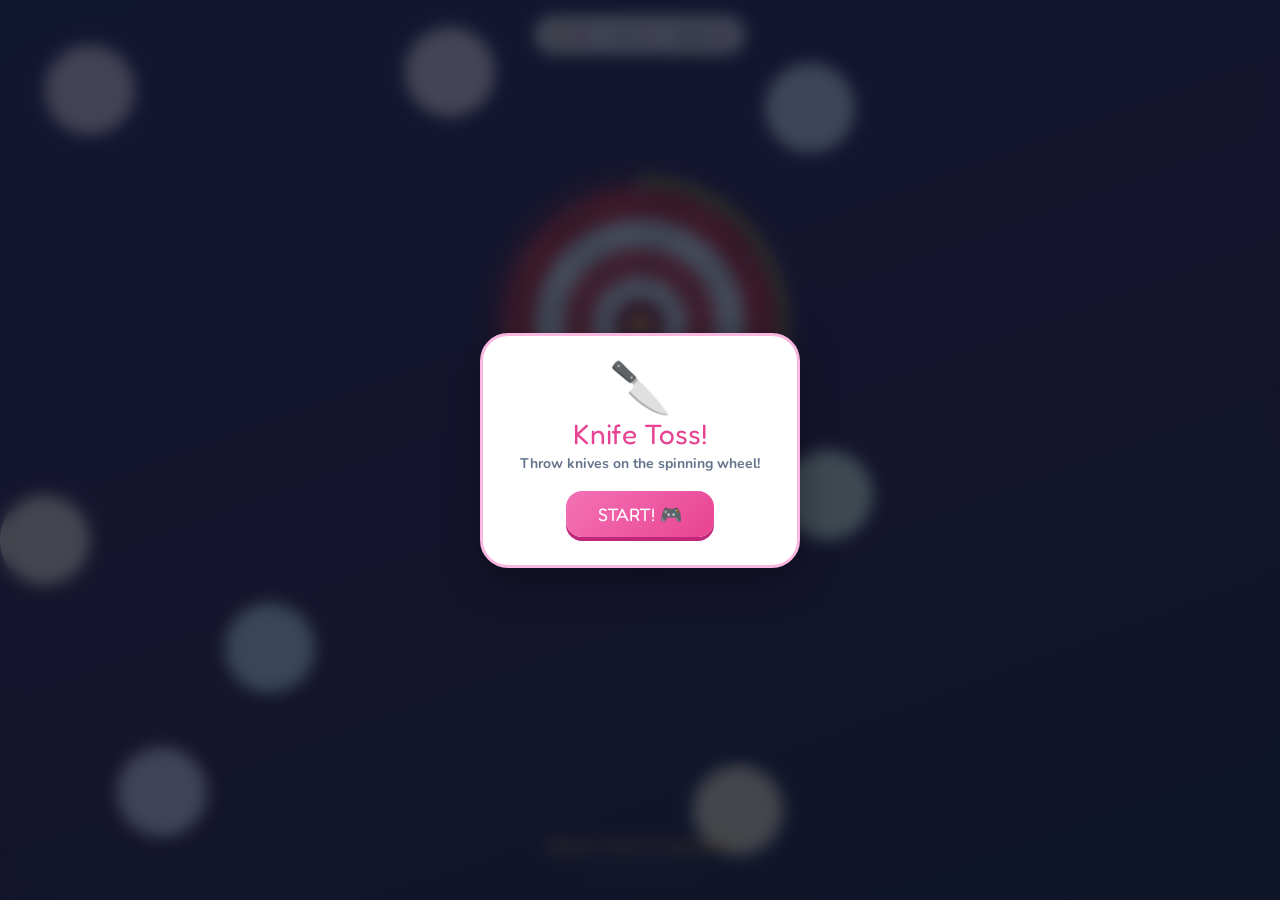
==== commit 5d163de9: "Enhance audio FX, pause state on overlay, remove sound icon & throw button, target spinner themes, a" ====
--- a/star_toss_kids_game.html
+++ b/star_toss_kids_game.html
@@ -23,9 +23,6 @@
       <span class="pill-divider"></span>
       <span class="pill-item">BEST <b id="best">0</b></span>
     </div>
-    <button class="audio-btn" id="audioBtn" title="Toggle Sound" aria-label="Toggle Sound">
-      <span id="audioIcon">🔊</span>
-    </button>
   </div>
 
   <!-- Message Overlay (Start / Level Advance / Game Over) -->
@@ -38,9 +35,6 @@
     </div>
   </div>
 
-  <!-- Tiny Floating Throw Button at Bottom -->
-  <button class="throw-btn" id="throwBtn">🔪 THROW</button>
-
   <script src="script.js"></script>
 </body>
 </html>
--- a/style.css
+++ b/style.css
@@ -36,7 +36,7 @@
   right: 16px;
   display: flex;
   align-items: center;
-  justify-content: space-between;
+  justify-content: center;
   z-index: 10;
   pointer-events: none;
 }
@@ -73,45 +73,7 @@
   background: rgba(0, 0, 0, 0.15);
 }
 
-.audio-btn {
-  pointer-events: auto;
-  width: 42px;
-  height: 42px;
-  border-radius: 50%;
-  border: none;
-  background: rgba(255, 255, 255, 0.92);
-  backdrop-filter: blur(10px);
-  box-shadow: 0 4px 16px rgba(0, 0, 0, 0.25);
-  cursor: pointer;
-  display: flex;
-  align-items: center;
-  justify-content: center;
-  font-size: 18px;
-  transition: transform 0.15s;
-}
-.audio-btn:active { transform: scale(0.92); }
 
-/* ── Tiny Floating Throw Button (Bottom Center) ── */
-.throw-btn {
-  position: absolute;
-  bottom: 22px;
-  left: 50%;
-  transform: translateX(-50%);
-  z-index: 10;
-  padding: 10px 28px;
-  min-height: 44px;
-  border: none;
-  border-radius: 50px;
-  background: linear-gradient(135deg, #f472b6 0%, #e84393 100%);
-  color: #fff;
-  font-family: 'Fredoka One', cursive;
-  font-size: 16px;
-  letter-spacing: 0.5px;
-  cursor: pointer;
-  box-shadow: 0 4px 18px rgba(232, 67, 147, 0.4), 0 3px 0 #c0277a;
-  transition: transform 0.1s, box-shadow 0.1s;
-}
-.throw-btn:active { transform: translateX(-50%) translateY(2px); box-shadow: 0 1px 0 #c0277a; }
 
 /* ── Message Overlay ───────────────────── */
 .overlay {
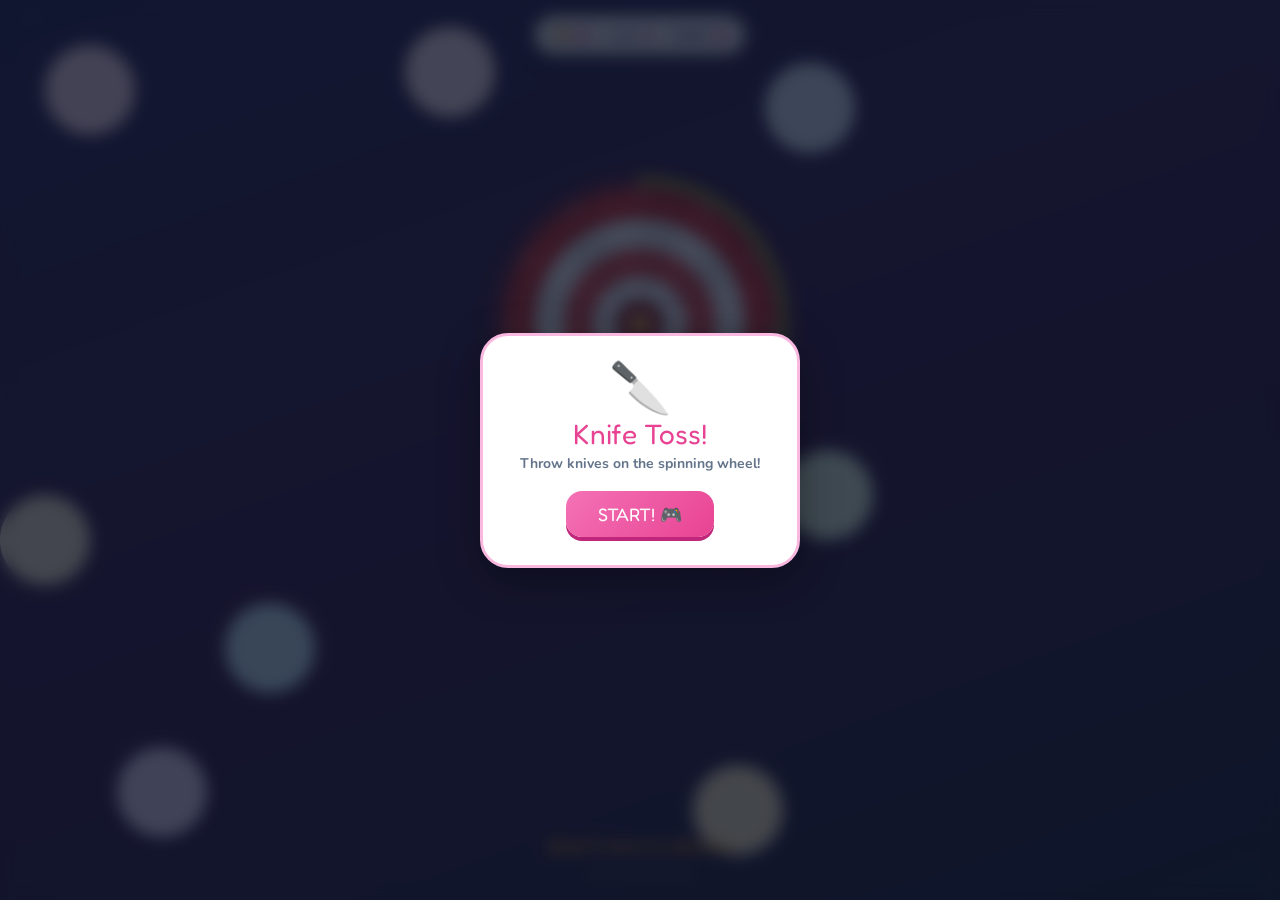
==== commit 4e0fc3b6: "Start speed at level 8 baseline and add stone/bomb/shield obstacles and bonus apples" ====
--- a/star_toss_kids_game.html
+++ b/star_toss_kids_game.html
@@ -30,7 +30,7 @@
     <div class="overlay-box">
       <div class="overlay-emoji" id="overlayEmoji">🔪</div>
       <div class="overlay-title" id="overlayTitle">Knife Hit!</div>
-      <div class="overlay-sub"  id="overlaySub">Throw blades — don't hit other knives!</div>
+      <div class="overlay-sub"  id="overlaySub">Throw blades — don't hit other knives or stone obstacles! 🪨💣</div>
       <button class="play-btn" id="playBtn">START! 🎮</button>
     </div>
   </div>
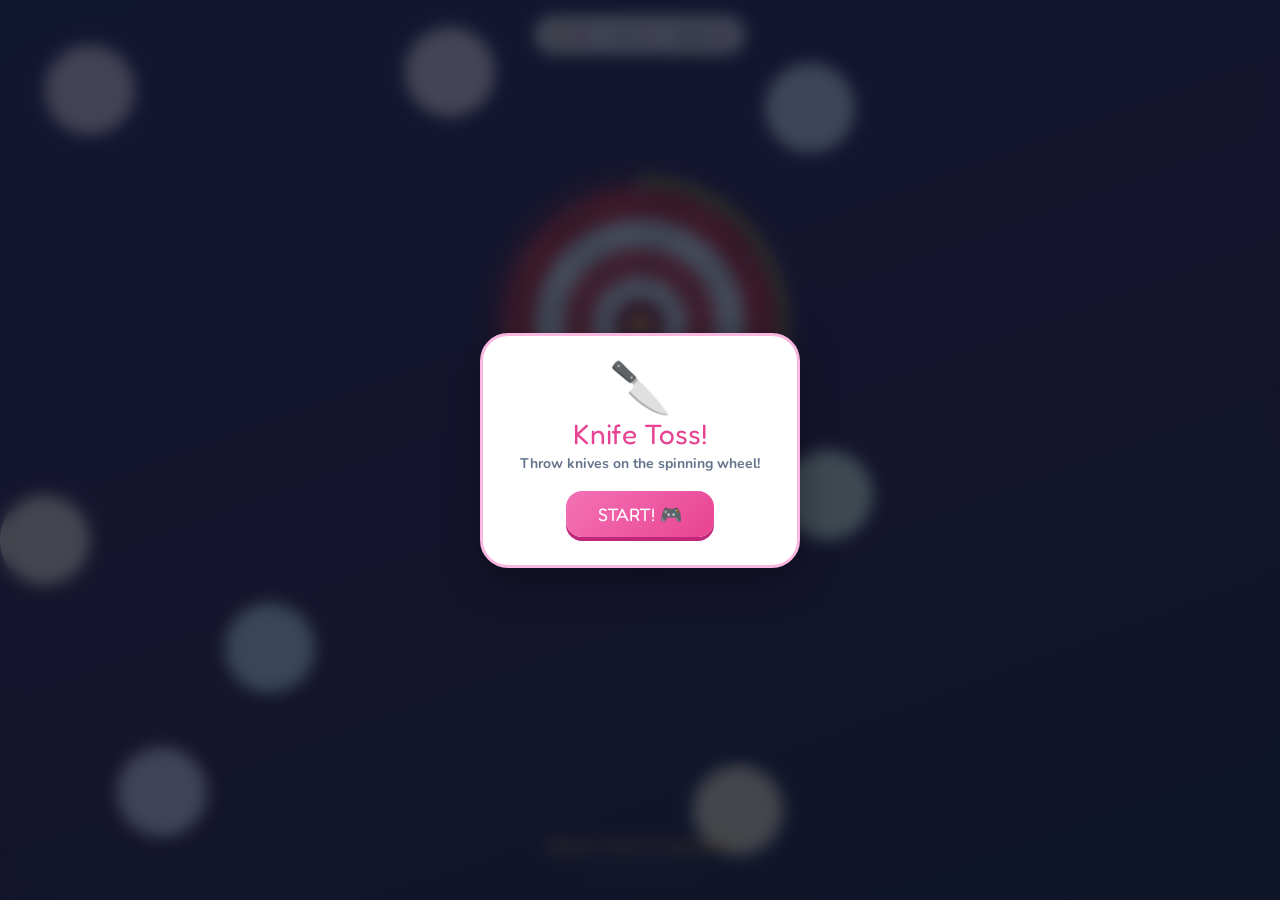
==== commit 37cdcd0e: "Smooth initial level speed progression and add obstacles starting from level 8 up to max 3 obstacles" ====
--- a/star_toss_kids_game.html
+++ b/star_toss_kids_game.html
@@ -30,7 +30,7 @@
     <div class="overlay-box">
       <div class="overlay-emoji" id="overlayEmoji">🔪</div>
       <div class="overlay-title" id="overlayTitle">Knife Hit!</div>
-      <div class="overlay-sub"  id="overlaySub">Throw blades — don't hit other knives or stone obstacles! 🪨💣</div>
+      <div class="overlay-sub"  id="overlaySub">Throw blades — obstacles unlock at Level 8! 🪨</div>
       <button class="play-btn" id="playBtn">START! 🎮</button>
     </div>
   </div>
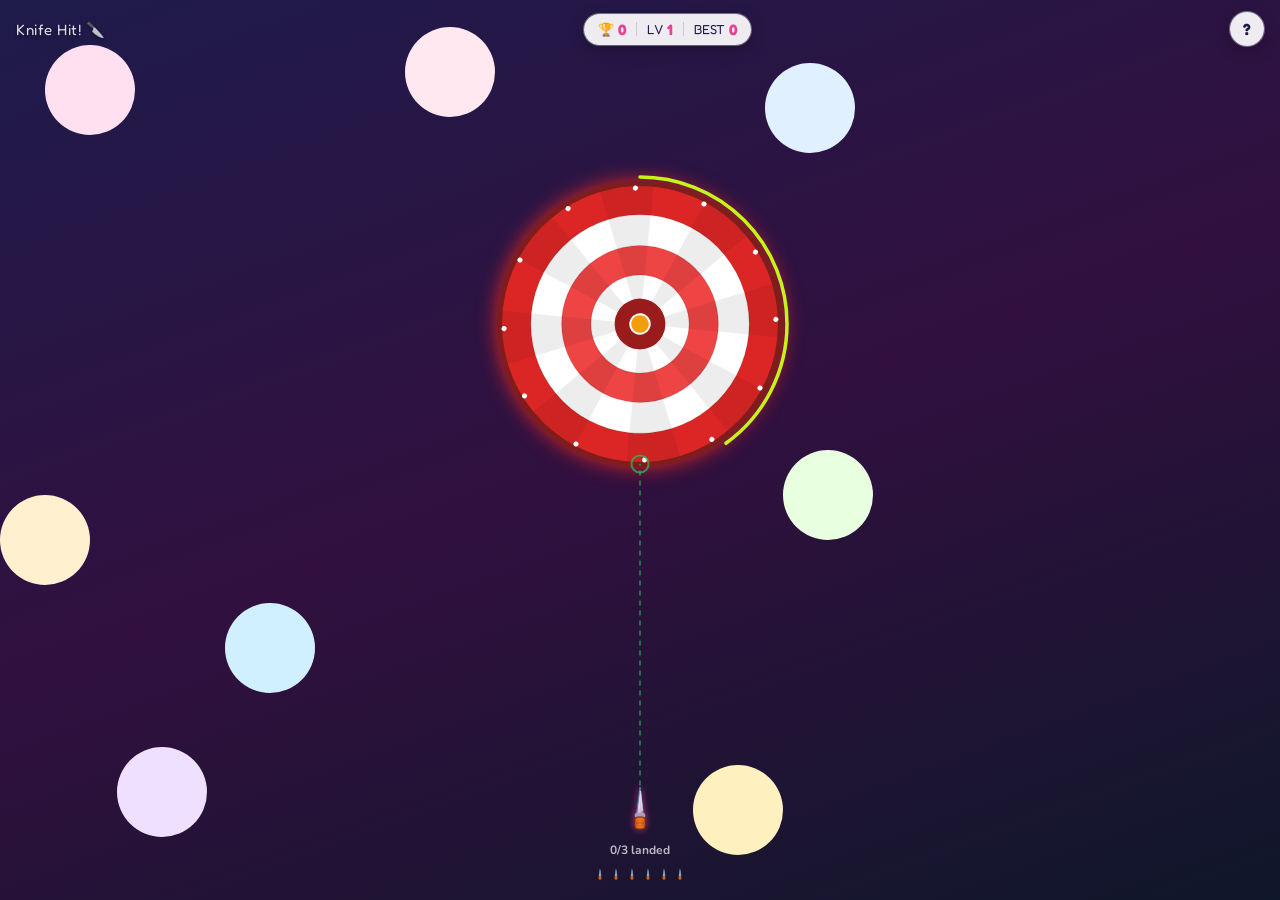
==== commit 914c6ada: "Implement playfield-first minimal UI and always-enabled audio system" ====
--- a/star_toss_kids_game.html
+++ b/star_toss_kids_game.html
@@ -11,27 +11,61 @@
 </head>
 <body>
 
-  <!-- Fullscreen Game Canvas -->
+  <!-- Fullscreen Game Canvas (Playfield First) -->
   <canvas id="arena"></canvas>
 
-  <!-- Minimalist Floating Top HUD Pill for Points -->
-  <div class="hud-bar">
-    <div class="score-pill">
-      <span class="pill-item">🏆 <b id="score">0</b></span>
-      <span class="pill-divider"></span>
-      <span class="pill-item">LVL <b id="level">1</b></span>
-      <span class="pill-divider"></span>
-      <span class="pill-item">BEST <b id="best">0</b></span>
+  <!-- Playfield-First Minimal Top HUD Header -->
+  <header class="top-header">
+    <div class="game-title">Knife Hit! 🔪</div>
+    <div class="hud-pill">
+      <span class="hud-item">🏆 <b id="score">0</b></span>
+      <span class="hud-divider"></span>
+      <span class="hud-item">LV <b id="level">1</b></span>
+      <span class="hud-divider"></span>
+      <span class="hud-item">BEST <b id="best">0</b></span>
+    </div>
+    <button class="help-btn" id="helpBtn" aria-label="How to Play">?</button>
+  </header>
+
+  <!-- How to Play Compact Overlay Modal -->
+  <div class="modal-backdrop hidden" id="helpModal">
+    <div class="modal-card">
+      <div class="modal-header">
+        <h3>How to Play</h3>
+        <button class="close-btn" id="closeHelpBtn" aria-label="Close">&times;</button>
+      </div>
+      <div class="modal-body">
+        <div class="help-item">
+          <span class="help-icon">🎮</span>
+          <span>Tap or Click to throw blade</span>
+        </div>
+        <div class="help-item">
+          <span class="help-icon">🎯</span>
+          <span>Land blades on the spinning wheel</span>
+        </div>
+        <div class="help-item">
+          <span class="help-icon">🪨</span>
+          <span>Avoid obstacles &amp; stuck blades</span>
+        </div>
+        <div class="help-item">
+          <span class="help-icon">⭐</span>
+          <span>Earn points &amp; reach higher levels</span>
+        </div>
+      </div>
     </div>
   </div>
 
-  <!-- Message Overlay (Start / Level Advance / Game Over) -->
-  <div class="overlay hidden" id="overlay">
-    <div class="overlay-box">
-      <div class="overlay-emoji" id="overlayEmoji">🔪</div>
-      <div class="overlay-title" id="overlayTitle">Knife Hit!</div>
-      <div class="overlay-sub"  id="overlaySub">Throw blades — obstacles unlock at Level 8! 🪨</div>
-      <button class="play-btn" id="playBtn">START! 🎮</button>
+  <!-- Compact Game Over Modal -->
+  <div class="modal-backdrop hidden" id="gameOverModal">
+    <div class="modal-card game-over-card">
+      <div class="modal-emoji" id="gameOverEmoji">💥</div>
+      <h3 id="gameOverTitle">Game Over!</h3>
+      <p id="gameOverSub">Knife hit another blade!</p>
+      <div class="modal-stats">
+        <div>Score: <b id="finalScore">0</b></div>
+        <div>Best: <b id="finalBest">0</b></div>
+      </div>
+      <button class="retry-btn" id="retryBtn">PLAY AGAIN 🔄</button>
     </div>
   </div>
 
--- a/style.css
+++ b/style.css
@@ -17,7 +17,7 @@
   font-family: 'Nunito', 'Fredoka One', sans-serif;
 }
 
-/* ── Fullscreen Playfield Canvas ──────────── */
+/* ── Fullscreen Playfield Canvas (Visually Dominates Screen) ── */
 #arena {
   position: absolute;
   inset: 0;
@@ -26,112 +26,242 @@
   display: block;
   touch-action: none;
   background: linear-gradient(160deg, #1e1b4b 0%, #31103f 50%, #0f172a 100%);
-}
-
-/* ── Minimalist Floating Top HUD Pill for Points ── */
-.hud-bar {
+  z-index: 1;
+}
+
+/* ── Minimalist Top HUD Header ───────────────────────────── */
+.top-header {
   position: absolute;
-  top: 16px;
-  left: 16px;
-  right: 16px;
-  display: flex;
-  align-items: center;
-  justify-content: center;
+  top: 0;
+  left: 0;
+  right: 0;
+  padding: 12px 16px;
+  display: flex;
+  align-items: center;
+  justify-content: space-between;
   z-index: 10;
-  pointer-events: none;
-}
-
-.score-pill {
+  pointer-events: none; /* Allows canvas taps through empty header area */
+}
+
+.game-title {
+  pointer-events: auto;
+  font-family: 'Fredoka One', cursive;
+  font-size: 15px;
+  color: rgba(255, 255, 255, 0.85);
+  text-shadow: 0 2px 4px rgba(0, 0, 0, 0.4);
+  letter-spacing: 0.5px;
+}
+
+/* ── Extremely Compact Floating HUD Pill ──────────────────── */
+.hud-pill {
   pointer-events: auto;
   display: inline-flex;
   align-items: center;
-  gap: 12px;
+  gap: 10px;
   background: rgba(255, 255, 255, 0.92);
   backdrop-filter: blur(10px);
-  padding: 8px 18px;
+  padding: 6px 14px;
   border-radius: 50px;
-  box-shadow: 0 4px 20px rgba(0, 0, 0, 0.3), 0 0 0 2px rgba(255, 255, 255, 0.35);
-  font-family: 'Fredoka One', cursive;
+  box-shadow: 0 4px 16px rgba(0, 0, 0, 0.25), 0 0 0 1px rgba(255, 255, 255, 0.4);
+  font-family: 'Fredoka One', cursive;
+  font-size: 13px;
+  color: #1e1b4b;
+}
+
+.hud-item {
+  display: flex;
+  align-items: center;
+  gap: 4px;
+}
+
+.hud-item b {
+  color: #e84393;
   font-size: 15px;
+}
+
+.hud-divider {
+  width: 1px;
+  height: 14px;
+  background: rgba(0, 0, 0, 0.15);
+}
+
+/* ── Small Circular ? Help Button ─────────────────────────── */
+.help-btn {
+  pointer-events: auto;
+  width: 34px;
+  height: 34px;
+  border-radius: 50%;
+  border: none;
+  background: rgba(255, 255, 255, 0.92);
+  backdrop-filter: blur(10px);
   color: #1e1b4b;
-}
-
-.pill-item {
-  display: flex;
-  align-items: center;
-  gap: 5px;
-}
-
-.pill-item b {
-  color: #e84393;
-  font-size: 18px;
-}
-
-.pill-divider {
-  width: 1px;
-  height: 16px;
-  background: rgba(0, 0, 0, 0.15);
-}
-
-
-
-/* ── Message Overlay ───────────────────── */
-.overlay {
+  font-family: 'Fredoka One', cursive;
+  font-size: 16px;
+  font-weight: bold;
+  cursor: pointer;
+  box-shadow: 0 4px 16px rgba(0, 0, 0, 0.25), 0 0 0 1px rgba(255, 255, 255, 0.4);
+  display: flex;
+  align-items: center;
+  justify-content: center;
+  transition: transform 0.12s ease, background 0.12s ease;
+}
+
+.help-btn:active {
+  transform: scale(0.92);
+  background: #ffffff;
+}
+
+/* ── Modal Overlay Backdrop & Compact Cards ───────────────── */
+.modal-backdrop {
   position: absolute;
   inset: 0;
-  background: rgba(15, 23, 42, 0.78);
-  backdrop-filter: blur(8px);
+  background: rgba(15, 23, 42, 0.65);
+  backdrop-filter: blur(6px);
   display: flex;
   align-items: center;
   justify-content: center;
-  z-index: 20;
-}
-
-.overlay-box {
+  z-index: 50;
+  padding: 16px;
+  animation: fadeIn 0.15s ease-out;
+}
+
+.modal-card {
+  background: #ffffff;
+  border-radius: 20px;
+  border: 2px solid #f9b8df;
+  padding: 20px;
+  width: 90%;
+  max-width: 300px;
+  box-shadow: 0 12px 36px rgba(0, 0, 0, 0.35);
+  text-align: left;
+  animation: modalPop 0.18s cubic-bezier(0.175, 0.885, 0.32, 1.275);
+}
+
+.modal-header {
+  display: flex;
+  align-items: center;
+  justify-content: space-between;
+  border-bottom: 1px solid #f1f5f9;
+  padding-bottom: 8px;
+  margin-bottom: 12px;
+}
+
+.modal-header h3 {
+  margin: 0;
+  font-family: 'Fredoka One', cursive;
+  font-size: 18px;
+  color: #e84393;
+}
+
+.close-btn {
+  background: none;
+  border: none;
+  font-size: 22px;
+  color: #64748b;
+  cursor: pointer;
+  line-height: 1;
+  padding: 0 4px;
+  transition: color 0.1s;
+}
+
+.close-btn:hover {
+  color: #0f172a;
+}
+
+.modal-body {
+  display: flex;
+  flex-direction: column;
+  gap: 10px;
+}
+
+.help-item {
+  display: flex;
+  align-items: center;
+  gap: 10px;
+  font-size: 13px;
+  font-weight: 700;
+  color: #334155;
+}
+
+.help-icon {
+  font-size: 18px;
+  width: 24px;
   text-align: center;
-  padding: 28px 24px;
-  background: #ffffff;
-  border-radius: 28px;
-  border: 3px solid #f9b8df;
-  box-shadow: 0 12px 40px rgba(0, 0, 0, 0.35);
-  max-width: 320px;
-  width: 85%;
-}
-
-.overlay-emoji {
-  font-size: 50px;
+}
+
+/* ── Game Over Compact Modal Styling ─────────────────────── */
+.game-over-card {
+  text-align: center;
+}
+
+.modal-emoji {
+  font-size: 44px;
   line-height: 1;
-  margin-bottom: 6px;
-}
-
-.overlay-title {
-  font-family: 'Fredoka One', cursive;
-  font-size: 28px;
-  color: #e84393;
-  line-height: 1;
-  margin-bottom: 6px;
-}
-
-.overlay-sub {
+  margin-bottom: 4px;
+}
+
+.modal-card h3 {
+  margin: 4px 0;
+  font-family: 'Fredoka One', cursive;
+  font-size: 22px;
+  color: #e84393;
+}
+
+.modal-card p {
+  margin: 0 0 10px 0;
+  font-size: 13px;
+  font-weight: 700;
+  color: #64748b;
+}
+
+.modal-stats {
+  display: flex;
+  justify-content: center;
+  gap: 18px;
+  margin: 12px 0;
+  padding: 8px;
+  background: #f8fafc;
+  border-radius: 12px;
   font-size: 14px;
   font-weight: 700;
-  color: #64748b;
-  margin-bottom: 18px;
-}
-
-.play-btn {
+  color: #334155;
+}
+
+.modal-stats b {
+  color: #e84393;
+  font-size: 16px;
+}
+
+.retry-btn {
+  width: 100%;
   background: linear-gradient(135deg, #f472b6, #e84393);
   color: #fff;
   border: none;
-  border-radius: 16px;
-  padding: 12px 32px;
-  font-family: 'Fredoka One', cursive;
-  font-size: 18px;
+  border-radius: 14px;
+  padding: 10px 20px;
+  font-family: 'Fredoka One', cursive;
+  font-size: 16px;
   cursor: pointer;
   box-shadow: 0 4px 0 #c0277a;
   transition: transform 0.12s;
-  display: inline-block;
-}
-.play-btn:active { transform: translateY(2px); box-shadow: 0 2px 0 #c0277a; }
-
-.hidden { display: none !important; }
+  margin-top: 6px;
+}
+
+.retry-btn:active {
+  transform: translateY(2px);
+  box-shadow: 0 2px 0 #c0277a;
+}
+
+.hidden {
+  display: none !important;
+}
+
+@keyframes fadeIn {
+  from { opacity: 0; }
+  to { opacity: 1; }
+}
+
+@keyframes modalPop {
+  from { transform: scale(0.88); opacity: 0; }
+  to { transform: scale(1); opacity: 1; }
+}
